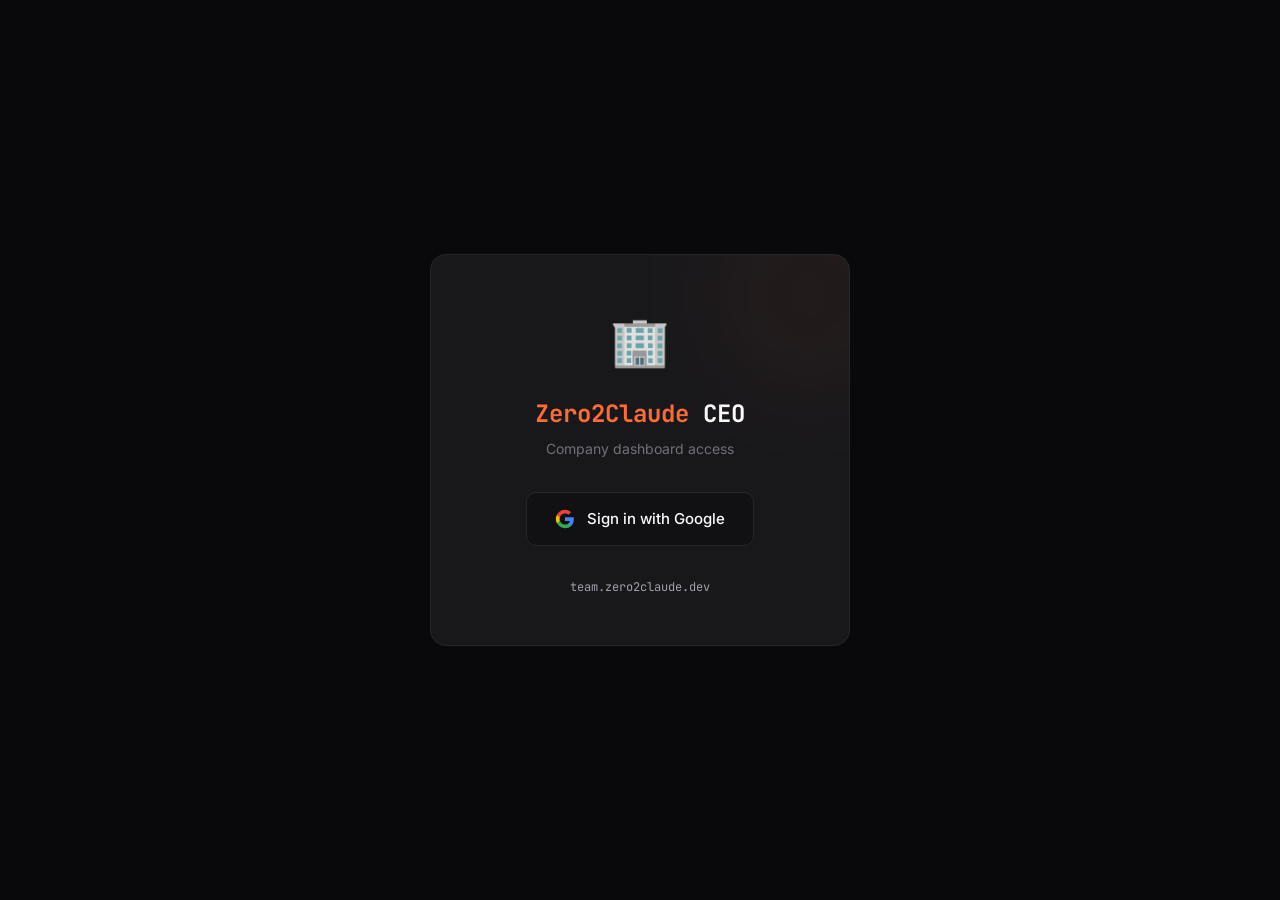
==== admin/index.html @ 19e10ec4 "Add CEO dashboard with Google OAuth login - admin/login.html: Google sign-in restricted to itays@wix" ====
<!DOCTYPE html>
<html lang="en">
<head>
<meta charset="UTF-8">
<meta name="viewport" content="width=device-width, initial-scale=1.0">
<title>CEO Dashboard — Zero2Claude</title>
<link rel="stylesheet" href="../shared/style.css">
<style>
  /* ── Dashboard Layout ── */
  .dash-header {
    display: flex;
    align-items: center;
    gap: 16px;
    margin-bottom: 32px;
    flex-wrap: wrap;
  }
  .dash-title {
    font-family: 'JetBrains Mono', monospace;
    font-size: clamp(20px, 3vw, 28px);
    font-weight: 700;
    flex: 1;
  }
  .dash-title span { color: var(--orange); }
  .dash-user {
    display: flex;
    align-items: center;
    gap: 10px;
    font-size: 13px;
    color: var(--text-muted);
  }
  .dash-user img {
    width: 32px;
    height: 32px;
    border-radius: 50%;
    border: 2px solid var(--border);
  }
  .dash-actions {
    display: flex;
    gap: 8px;
  }
  .btn-sm {
    font-family: 'JetBrains Mono', monospace;
    font-size: 12px;
    padding: 6px 14px;
    border-radius: 8px;
    border: 1px solid var(--border);
    background: var(--card);
    color: var(--text-dim);
    cursor: pointer;
    transition: border-color 0.2s, color 0.2s;
  }
  .btn-sm:hover { border-color: var(--border-light); color: var(--text); }

  /* ── KPI Summary Cards ── */
  .kpi-grid {
    display: grid;
    grid-template-columns: repeat(auto-fill, minmax(160px, 1fr));
    gap: 12px;
    margin-bottom: 24px;
  }
  .kpi-card {
    background: var(--card);
    border: 1px solid var(--border);
    border-radius: 12px;
    padding: 20px;
    text-align: center;
  }
  .kpi-value {
    font-family: 'JetBrains Mono', monospace;
    font-size: 28px;
    font-weight: 700;
    color: var(--orange);
  }
  .kpi-label {
    font-size: 11px;
    color: var(--text-dim);
    margin-top: 4px;
    text-transform: uppercase;
    letter-spacing: 0.5px;
  }
  .kpi-trend {
    font-family: 'JetBrains Mono', monospace;
    font-size: 12px;
    margin-top: 6px;
  }
  .trend-up { color: var(--green); }
  .trend-down { color: var(--red); }
  .trend-flat { color: var(--text-dim); }

  /* ── Panel Grid ── */
  .panel-grid {
    display: grid;
    grid-template-columns: 1fr 1fr;
    gap: 16px;
    margin-bottom: 24px;
  }
  .panel {
    background: var(--card);
    border: 1px solid var(--border);
    border-radius: 12px;
    padding: 24px;
    overflow: hidden;
  }
  .panel-full { grid-column: 1 / -1; }
  .panel-title {
    font-family: 'JetBrains Mono', monospace;
    font-size: 13px;
    color: var(--text-dim);
    text-transform: uppercase;
    letter-spacing: 1px;
    margin-bottom: 16px;
    display: flex;
    align-items: center;
    gap: 8px;
  }
  .panel-count {
    background: var(--orange-glow);
    color: var(--orange);
    font-size: 11px;
    padding: 2px 8px;
    border-radius: 100px;
  }

  /* ── Tables ── */
  .data-table {
    width: 100%;
    border-collapse: collapse;
    font-size: 13px;
  }
  .data-table th {
    text-align: left;
    font-family: 'JetBrains Mono', monospace;
    font-size: 11px;
    color: var(--text-dim);
    text-transform: uppercase;
    letter-spacing: 0.5px;
    padding: 8px 12px;
    border-bottom: 1px solid var(--border);
  }
  .data-table td {
    padding: 10px 12px;
    border-bottom: 1px solid var(--border);
    color: var(--text-muted);
    vertical-align: top;
  }
  .data-table tr:last-child td { border-bottom: none; }
  .data-table tr:hover td { background: var(--surface); }

  /* ── Priority / Severity Badges ── */
  .badge {
    font-family: 'JetBrains Mono', monospace;
    font-size: 10px;
    padding: 2px 8px;
    border-radius: 100px;
    text-transform: uppercase;
    letter-spacing: 0.5px;
    white-space: nowrap;
  }
  .badge-high, .badge-critical { background: rgba(248,113,113,0.15); color: var(--red); border: 1px solid rgba(248,113,113,0.3); }
  .badge-medium { background: rgba(251,191,36,0.15); color: var(--yellow); border: 1px solid rgba(251,191,36,0.3); }
  .badge-low { background: rgba(106,191,105,0.15); color: var(--green); border: 1px solid rgba(106,191,105,0.3); }

  /* ── Service Status ── */
  .svc-grid {
    display: grid;
    grid-template-columns: repeat(auto-fill, minmax(200px, 1fr));
    gap: 10px;
  }
  .svc-card {
    padding: 14px;
    border-radius: 10px;
    border: 1px solid var(--border);
    background: var(--surface);
  }
  .svc-name {
    font-family: 'JetBrains Mono', monospace;
    font-size: 12px;
    font-weight: 600;
    margin-bottom: 4px;
    display: flex;
    align-items: center;
    gap: 6px;
  }
  .svc-dot {
    width: 8px;
    height: 8px;
    border-radius: 50%;
    flex-shrink: 0;
  }
  .svc-dot-green { background: var(--green); }
  .svc-dot-red { background: var(--red); }
  .svc-dot-yellow { background: var(--yellow); }
  .svc-meta {
    font-size: 11px;
    color: var(--text-dim);
  }

  /* ── Label badges for GitHub ── */
  .gh-label {
    font-size: 10px;
    padding: 1px 6px;
    border-radius: 100px;
    font-family: 'JetBrains Mono', monospace;
  }
  .gh-link {
    color: var(--blue);
    text-decoration: none;
  }
  .gh-link:hover { text-decoration: underline; }

  /* ── Loading / Empty ── */
  .loading {
    color: var(--text-dim);
    font-size: 13px;
    font-style: italic;
    padding: 20px 0;
  }
  .empty {
    color: var(--text-dim);
    font-size: 13px;
    padding: 16px 0;
  }
  .empty-check { color: var(--green); }

  /* ── Refresh indicator ── */
  .refresh-bar {
    font-family: 'JetBrains Mono', monospace;
    font-size: 11px;
    color: var(--text-dim);
    text-align: right;
    margin-bottom: 8px;
  }

  /* ── Overdue ── */
  .overdue { color: var(--red); }

  /* ── Responsive ── */
  @media (max-width: 768px) {
    .panel-grid { grid-template-columns: 1fr; }
    .kpi-grid { grid-template-columns: repeat(2, 1fr); }
    .svc-grid { grid-template-columns: 1fr; }
    .data-table { font-size: 12px; }
    .data-table th, .data-table td { padding: 8px 6px; }
  }
</style>
</head>
<body>
<div class="container">
  <!-- Header -->
  <div class="dash-header">
    <div class="dash-title"><span>CEO</span> Dashboard</div>
    <div class="dash-user" id="userInfo"></div>
    <div class="dash-actions">
      <button class="btn-sm" onclick="refreshAll()">Refresh</button>
      <button class="btn-sm" onclick="logout()">Logout</button>
      <a href="../" class="btn-sm" style="text-decoration:none">Team Site</a>
    </div>
  </div>

  <div class="refresh-bar" id="refreshBar"></div>

  <!-- KPI Summary Cards -->
  <div class="kpi-grid" id="kpiCards">
    <div class="kpi-card"><div class="loading">Loading KPIs...</div></div>
  </div>

  <!-- Panels Grid -->
  <div class="panel-grid">
    <!-- KPI Trend -->
    <div class="panel">
      <div class="panel-title">KPI Trend (14d)</div>
      <div id="kpiTrend" style="overflow-x:auto"><div class="loading">Loading...</div></div>
    </div>

    <!-- Render Services -->
    <div class="panel">
      <div class="panel-title">Render Services</div>
      <div id="renderServices"><div class="loading">Loading...</div></div>
    </div>

    <!-- Open Tasks -->
    <div class="panel">
      <div class="panel-title">Open Tasks <span class="panel-count" id="taskCount">0</span></div>
      <div id="tasksPanel"><div class="loading">Loading...</div></div>
    </div>

    <!-- Open Incidents -->
    <div class="panel">
      <div class="panel-title">Open Incidents <span class="panel-count" id="incidentCount">0</span></div>
      <div id="incidentsPanel"><div class="loading">Loading...</div></div>
    </div>

    <!-- GitHub Issues -->
    <div class="panel">
      <div class="panel-title">GitHub Issues <span class="panel-count" id="issueCount">0</span></div>
      <div id="githubPanel"><div class="loading">Loading...</div></div>
    </div>

    <!-- Agent Log -->
    <div class="panel">
      <div class="panel-title">Recent Agent Activity</div>
      <div id="agentLogPanel"><div class="loading">Loading...</div></div>
    </div>
  </div>

  <div class="footer">zero2claude.dev / ceo dashboard</div>
</div>

<script>
const API = 'https://zero2claude-company-api.onrender.com';
const F = (path) => fetch(API + path, { credentials: 'include' }).then(r => {
  if (r.status === 401) { window.location.href = 'login.html'; throw new Error('auth'); }
  if (!r.ok) throw new Error(r.statusText);
  return r.json();
});

// ── Auth Check ──
F('/api/me').then(user => {
  document.getElementById('userInfo').innerHTML = user.picture
    ? `<img src="${user.picture}" alt="">${user.name || user.email}`
    : user.email;
}).catch(() => window.location.href = 'login.html');

function logout() {
  fetch(API + '/auth/logout', { method: 'POST', credentials: 'include' })
    .finally(() => window.location.href = 'login.html');
}

// ── Helpers ──
function badge(level) {
  const l = (level || '').toLowerCase();
  const cls = (l === 'high' || l === 'critical') ? 'badge-high' : l === 'medium' ? 'badge-medium' : 'badge-low';
  return `<span class="badge ${cls}">${level || '?'}</span>`;
}

function timeAgo(dateStr) {
  if (!dateStr) return '';
  const d = new Date(dateStr);
  const now = new Date();
  const diffMs = now - d;
  const mins = Math.floor(diffMs / 60000);
  if (mins < 60) return mins + 'm ago';
  const hrs = Math.floor(mins / 60);
  if (hrs < 24) return hrs + 'h ago';
  const days = Math.floor(hrs / 24);
  return days + 'd ago';
}

function trendArrow(curr, prev) {
  const c = parseFloat(curr), p = parseFloat(prev);
  if (isNaN(c) || isNaN(p)) return '<span class="trend-flat">--</span>';
  if (c > p) return '<span class="trend-up">&#9650; ' + c + '</span>';
  if (c < p) return '<span class="trend-down">&#9660; ' + c + '</span>';
  return '<span class="trend-flat">&#9644; ' + c + '</span>';
}

function isOverdue(due) {
  if (!due) return false;
  return new Date(due) < new Date();
}

function esc(s) {
  const d = document.createElement('div');
  d.textContent = s || '';
  return d.innerHTML;
}

// ── Render Functions ──
function renderKpiCards(data) {
  const el = document.getElementById('kpiCards');
  if (!data.rows || data.rows.length === 0) {
    el.innerHTML = '<div class="kpi-card"><div class="empty">No KPI data yet</div></div>';
    return;
  }
  const latest = data.rows[data.rows.length - 1];
  const prev = data.rows.length > 1 ? data.rows[data.rows.length - 2] : null;

  const metrics = [
    { key: 'activeStudents', label: 'Active Students', icon: '' },
    { key: 'lessonsCompleted', label: 'Lessons (24h)', icon: '' },
    { key: 'newSignups', label: 'Signups (24h)', icon: '' },
    { key: 'errors', label: 'Errors (24h)', icon: '' },
    { key: 'forumPosts', label: 'Forum Posts', icon: '' },
    { key: 'deploys', label: 'Deploys', icon: '' },
    { key: 'apiP95', label: 'API p95', icon: '' },
  ];

  el.innerHTML = metrics.map(m => {
    const val = latest[m.key] || '--';
    const trend = prev ? trendArrow(latest[m.key], prev[m.key]) : '';
    return `<div class="kpi-card">
      <div class="kpi-value">${esc(String(val))}</div>
      <div class="kpi-label">${m.label}</div>
      ${trend ? '<div class="kpi-trend">' + trend + '</div>' : ''}
    </div>`;
  }).join('');
}

function renderKpiTrend(data) {
  const el = document.getElementById('kpiTrend');
  if (!data.rows || data.rows.length === 0) {
    el.innerHTML = '<div class="empty">No trend data</div>';
    return;
  }
  const cols = ['date','activeStudents','lessonsCompleted','newSignups','errors','deploys'];
  const labels = ['Date','Students','Lessons','Signups','Errors','Deploys'];
  el.innerHTML = `<table class="data-table">
    <thead><tr>${labels.map(l => '<th>' + l + '</th>').join('')}</tr></thead>
    <tbody>${data.rows.slice().reverse().map(r =>
      '<tr>' + cols.map(c => '<td>' + esc(r[c] || '--') + '</td>').join('') + '</tr>'
    ).join('')}</tbody>
  </table>`;
}

function renderServices(services) {
  const el = document.getElementById('renderServices');
  if (!services || services.length === 0) {
    el.innerHTML = '<div class="empty">No services found</div>';
    return;
  }
  el.innerHTML = '<div class="svc-grid">' + services.map(s => {
    const dotCls = s.status === 'error' ? 'svc-dot-red' : s.status === 'suspended' ? 'svc-dot-yellow' : 'svc-dot-green';
    const deploy = s.lastDeploy
      ? `${s.lastDeploy.status} &middot; ${timeAgo(s.lastDeploy.finishedAt)}`
      : 'No deploys';
    return `<div class="svc-card">
      <div class="svc-name"><span class="svc-dot ${dotCls}"></span>${esc(s.label)}</div>
      <div class="svc-meta">${s.plan} &middot; ${deploy}</div>
    </div>`;
  }).join('') + '</div>';
}

function renderTasks(tasks) {
  const el = document.getElementById('tasksPanel');
  const countEl = document.getElementById('taskCount');
  const open = tasks.filter(t => t.status.toLowerCase() !== 'done');
  countEl.textContent = open.length;
  if (open.length === 0) {
    el.innerHTML = '<div class="empty"><span class="empty-check">&#10003;</span> All tasks complete</div>';
    return;
  }
  el.innerHTML = `<table class="data-table">
    <thead><tr><th>Pri</th><th>Task</th><th>Owner</th><th>Due</th></tr></thead>
    <tbody>${open.map(t => {
      const dueClass = isOverdue(t.due) && t.status.toLowerCase() !== 'done' ? ' class="overdue"' : '';
      return `<tr>
        <td>${badge(t.priority)}</td>
        <td>${esc(t.task)}</td>
        <td style="font-family:'JetBrains Mono',monospace;font-size:11px">${esc(t.owner)}</td>
        <td${dueClass}>${esc(t.due || '--')}</td>
      </tr>`;
    }).join('')}</tbody>
  </table>`;
}

function renderIncidents(incidents) {
  const el = document.getElementById('incidentsPanel');
  const countEl = document.getElementById('incidentCount');
  const open = incidents.filter(i => i.status.toLowerCase() !== 'resolved');
  countEl.textContent = open.length;
  if (open.length === 0) {
    el.innerHTML = '<div class="empty"><span class="empty-check">&#10003;</span> All clear</div>';
    return;
  }
  el.innerHTML = `<table class="data-table">
    <thead><tr><th>Sev</th><th>Description</th><th>Date</th><th>Issue</th></tr></thead>
    <tbody>${open.map(i => `<tr>
      <td>${badge(i.severity)}</td>
      <td>${esc(i.description)}</td>
      <td>${esc(i.date)}</td>
      <td>${i.issue ? esc(i.issue) : '--'}</td>
    </tr>`).join('')}</tbody>
  </table>`;
}

function renderGithub(issues) {
  const el = document.getElementById('githubPanel');
  const countEl = document.getElementById('issueCount');
  countEl.textContent = issues.length;
  if (issues.length === 0) {
    el.innerHTML = '<div class="empty"><span class="empty-check">&#10003;</span> No open issues</div>';
    return;
  }
  el.innerHTML = `<table class="data-table">
    <thead><tr><th>#</th><th>Title</th><th>Labels</th><th>Age</th></tr></thead>
    <tbody>${issues.map(i => `<tr>
      <td><a href="${esc(i.url)}" target="_blank" class="gh-link">#${i.number}</a></td>
      <td>${esc(i.title)}</td>
      <td>${i.labels.map(l => `<span class="gh-label" style="background:#${l.color}22;color:#${l.color};border:1px solid #${l.color}44">${esc(l.name)}</span>`).join(' ')}</td>
      <td>${timeAgo(i.createdAt)}</td>
    </tr>`).join('')}</tbody>
  </table>`;
}

function renderAgentLog(logs) {
  const el = document.getElementById('agentLogPanel');
  if (!logs || logs.length === 0) {
    el.innerHTML = '<div class="empty">No agent activity yet</div>';
    return;
  }
  el.innerHTML = `<table class="data-table">
    <thead><tr><th>Time</th><th>Agent</th><th>Action</th><th>Result</th></tr></thead>
    <tbody>${logs.map(l => `<tr>
      <td style="white-space:nowrap">${esc(l.timestamp)}</td>
      <td style="font-family:'JetBrains Mono',monospace;font-size:11px">${esc(l.agent)}</td>
      <td>${esc(l.action)}</td>
      <td>${esc(l.result)}</td>
    </tr>`).join('')}</tbody>
  </table>`;
}

// ── Data Fetching ──
async function refreshAll() {
  const bar = document.getElementById('refreshBar');
  bar.textContent = 'Refreshing...';

  const results = await Promise.allSettled([
    F('/api/kpis?days=14'),
    F('/api/tasks'),
    F('/api/incidents'),
    F('/api/github/issues'),
    F('/api/render/services'),
    F('/api/agent-log?limit=20'),
  ]);

  const [kpis, tasks, incidents, github, render, agentLog] = results;

  if (kpis.status === 'fulfilled') {
    renderKpiCards(kpis.value);
    renderKpiTrend(kpis.value);
  }
  if (tasks.status === 'fulfilled') renderTasks(tasks.value);
  if (incidents.status === 'fulfilled') renderIncidents(incidents.value);
  if (github.status === 'fulfilled') renderGithub(github.value);
  if (render.status === 'fulfilled') renderServices(render.value);
  if (agentLog.status === 'fulfilled') renderAgentLog(agentLog.value);

  bar.textContent = 'Last updated: ' + new Date().toLocaleTimeString();
}

// Initial load + auto-refresh every 5 minutes
refreshAll();
setInterval(refreshAll, 5 * 60 * 1000);
</script>
</body>
</html>
---- shared/style.css ----
@import url('https://fonts.googleapis.com/css2?family=JetBrains+Mono:wght@400;600;700&family=Inter:wght@400;500;600;700&display=swap');

* { margin: 0; padding: 0; box-sizing: border-box; }

:root {
  --void: #09090B;
  --surface: #111113;
  --card: #18181B;
  --card-hover: #1E1E22;
  --border: #27272A;
  --border-light: #3F3F46;
  --text: #FAFAFA;
  --text-muted: #A1A1AA;
  --text-dim: #71717A;
  --orange: #FF6B35;
  --orange-glow: rgba(255, 107, 53, 0.15);
  --green: #6ABF69;
  --blue: #60A5FA;
  --purple: #A78BFA;
  --pink: #F472B6;
  --yellow: #FBBF24;
  --cyan: #22D3EE;
  --red: #F87171;
}

[data-theme="light"] {
  --void: #F8F8FA;
  --surface: #FFFFFF;
  --card: #FFFFFF;
  --card-hover: #F4F4F5;
  --border: #E4E4E7;
  --border-light: #D4D4D8;
  --text: #18181B;
  --text-muted: #52525B;
  --text-dim: #71717A;
  --orange: #E55A2B;
  --orange-glow: rgba(229, 90, 43, 0.1);
  --green: #16A34A;
  --blue: #3B82F6;
  --purple: #8B5CF6;
  --pink: #EC4899;
  --yellow: #CA8A04;
  --cyan: #0891B2;
  --red: #DC2626;
}

body {
  background: var(--void);
  color: var(--text);
  font-family: 'Inter', system-ui, sans-serif;
  line-height: 1.6;
  min-height: 100vh;
}

a { color: inherit; text-decoration: none; }

.container {
  max-width: 1400px;
  margin: 0 auto;
  padding: 40px 24px 80px;
}

/* ── Back Link ── */
.back-link {
  display: inline-flex;
  align-items: center;
  gap: 8px;
  font-family: 'JetBrains Mono', monospace;
  font-size: 13px;
  color: var(--text-dim);
  margin-bottom: 32px;
  padding: 6px 14px;
  border-radius: 8px;
  border: 1px solid var(--border);
  background: var(--card);
  transition: border-color 0.2s, color 0.2s;
}

.back-link:hover {
  border-color: var(--border-light);
  color: var(--text-muted);
}

/* ── Department Header ── */
.dept-header {
  display: flex;
  align-items: center;
  gap: 16px;
  margin-bottom: 12px;
}

.dept-icon {
  width: 56px;
  height: 56px;
  border-radius: 14px;
  display: flex;
  align-items: center;
  justify-content: center;
  font-size: 28px;
  flex-shrink: 0;
}

.dept-title {
  font-family: 'JetBrains Mono', monospace;
  font-size: clamp(24px, 4vw, 36px);
  font-weight: 700;
}

.dept-status {
  margin-left: auto;
  font-size: 12px;
  font-family: 'JetBrains Mono', monospace;
  padding: 6px 16px;
  border-radius: 100px;
  border: 1px solid;
}

.dept-desc {
  font-size: 16px;
  color: var(--text-muted);
  max-width: 700px;
  margin-bottom: 40px;
  line-height: 1.7;
}

/* ── Status Badges ── */
.status-active { color: var(--green); border-color: rgba(106, 191, 105, 0.3); background: rgba(106, 191, 105, 0.08); }
.status-partial { color: var(--yellow); border-color: rgba(251, 191, 36, 0.3); background: rgba(251, 191, 36, 0.08); }
.status-planned { color: var(--text-dim); border-color: var(--border); background: var(--card); }
.status-missing { color: var(--red); border-color: rgba(248, 113, 113, 0.3); background: rgba(248, 113, 113, 0.08); }

/* ── Cards Grid ── */
.cards {
  display: grid;
  grid-template-columns: repeat(auto-fill, minmax(320px, 1fr));
  gap: 16px;
  margin-bottom: 48px;
}

.card {
  background: var(--card);
  border: 1px solid var(--border);
  border-radius: 12px;
  padding: 24px;
  transition: border-color 0.2s, background 0.2s;
  position: relative;
  overflow: hidden;
}

.card:hover {
  border-color: var(--border-light);
  background: var(--card-hover);
}

.card-header {
  display: flex;
  align-items: center;
  gap: 10px;
  margin-bottom: 12px;
}

.card-emoji { font-size: 24px; }

.card-name {
  font-family: 'JetBrains Mono', monospace;
  font-size: 15px;
  font-weight: 600;
}

.card-badge {
  margin-left: auto;
  font-size: 10px;
  font-family: 'JetBrains Mono', monospace;
  padding: 2px 8px;
  border-radius: 100px;
  text-transform: uppercase;
  letter-spacing: 0.5px;
}

.badge-ai { background: var(--orange-glow); color: var(--orange); border: 1px solid rgba(255, 107, 53, 0.3); }
.badge-auto { background: rgba(106, 191, 105, 0.1); color: var(--green); border: 1px solid rgba(106, 191, 105, 0.3); }
.badge-manual { background: rgba(161, 161, 170, 0.1); color: var(--text-dim); border: 1px solid var(--border); }
.badge-todo { background: rgba(248, 113, 113, 0.1); color: var(--red); border: 1px solid rgba(248, 113, 113, 0.3); }

.card-desc {
  font-size: 13px;
  color: var(--text-muted);
  line-height: 1.6;
  margin-bottom: 14px;
}

.card-stack {
  display: flex;
  flex-wrap: wrap;
  gap: 6px;
}

.chip {
  font-family: 'JetBrains Mono', monospace;
  font-size: 11px;
  padding: 2px 8px;
  border-radius: 4px;
  background: var(--surface);
  color: var(--text-dim);
  border: 1px solid var(--border);
}

/* ── Section Divider ── */
.section-label {
  font-family: 'JetBrains Mono', monospace;
  font-size: 13px;
  color: var(--text-dim);
  letter-spacing: 1.5px;
  text-transform: uppercase;
  margin-bottom: 16px;
  padding-bottom: 8px;
  border-bottom: 1px solid var(--border);
}

/* ── Roadmap ── */
.roadmap {
  margin-top: 48px;
  padding: 32px;
  background: var(--surface);
  border: 1px solid var(--border);
  border-radius: 16px;
}

.roadmap-title {
  font-family: 'JetBrains Mono', monospace;
  font-size: 18px;
  font-weight: 600;
  margin-bottom: 8px;
}

.roadmap-desc {
  font-size: 14px;
  color: var(--text-dim);
  line-height: 1.6;
}

/* ── Footer ── */
.footer {
  text-align: center;
  margin-top: 60px;
  padding-top: 24px;
  border-top: 1px solid var(--border);
  color: var(--text-dim);
  font-size: 13px;
  font-family: 'JetBrains Mono', monospace;
}

/* ── Responsive ── */
@media (max-width: 640px) {
  .container { padding: 24px 16px 60px; }
  .cards { grid-template-columns: 1fr; }
  .dept-header { flex-wrap: wrap; }
  .dept-status { margin-left: 0; }
}
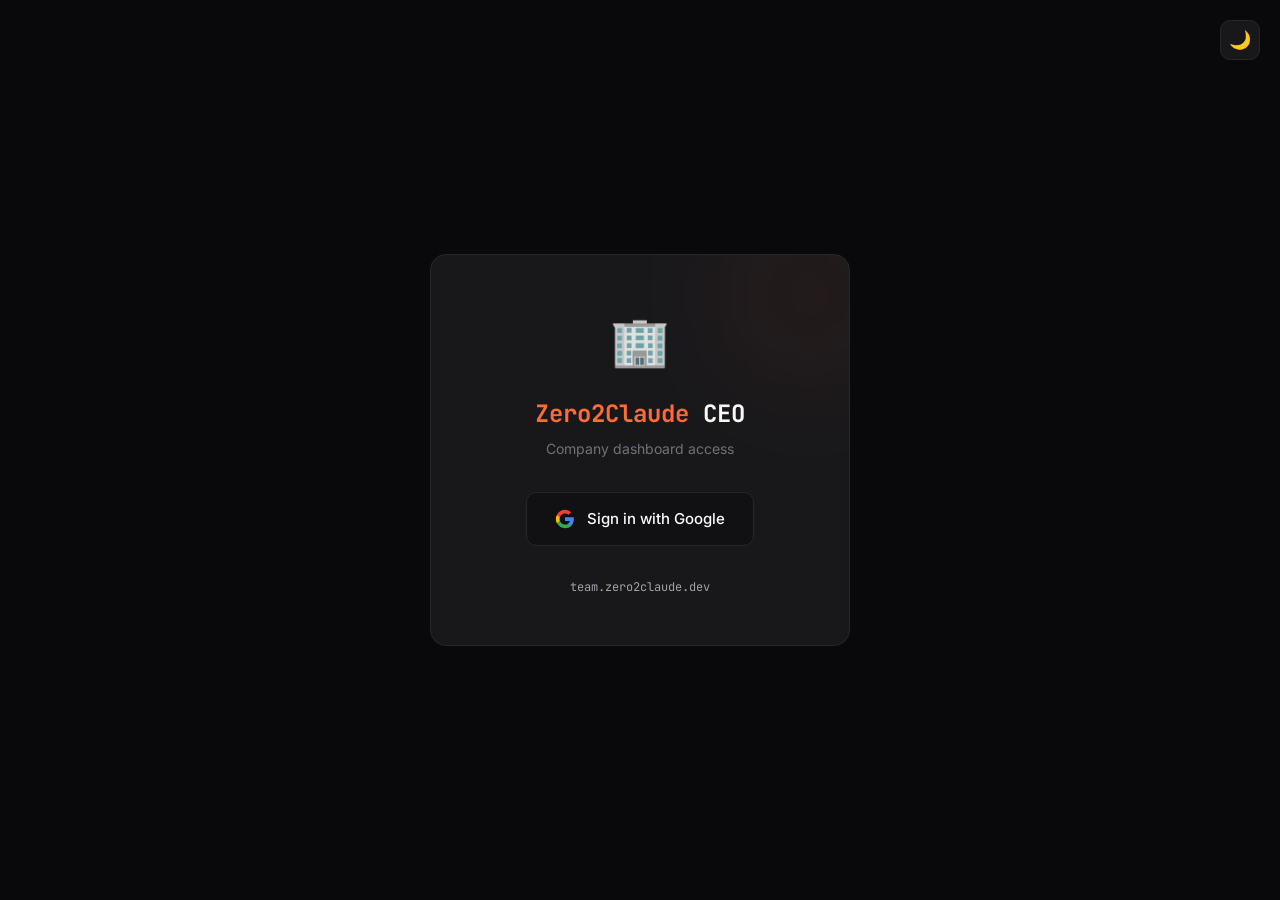
==== commit 6cb90dea: "Add light/dark mode toggle to CEO admin dashboard Both login.html and index.html now have a fixed-po" ====
--- a/admin/index.html
+++ b/admin/index.html
@@ -234,6 +234,30 @@
   /* ── Overdue ── */
   .overdue { color: var(--red); }
 
+  /* ── Theme Toggle ── */
+  .theme-toggle {
+    position: fixed;
+    top: 20px;
+    right: 20px;
+    width: 40px;
+    height: 40px;
+    border-radius: 10px;
+    border: 1px solid var(--border);
+    background: var(--card);
+    color: var(--text-muted);
+    font-size: 18px;
+    cursor: pointer;
+    display: flex;
+    align-items: center;
+    justify-content: center;
+    transition: border-color 0.2s, background 0.2s;
+    z-index: 100;
+  }
+  .theme-toggle:hover {
+    border-color: var(--border-light);
+    background: var(--card-hover);
+  }
+
   /* ── Responsive ── */
   @media (max-width: 768px) {
     .panel-grid { grid-template-columns: 1fr; }
@@ -241,10 +265,12 @@
     .svc-grid { grid-template-columns: 1fr; }
     .data-table { font-size: 12px; }
     .data-table th, .data-table td { padding: 8px 6px; }
+    .theme-toggle { top: 12px; right: 12px; width: 36px; height: 36px; font-size: 16px; }
   }
 </style>
 </head>
 <body>
+<button class="theme-toggle" id="themeToggle" title="Toggle light/dark mode"></button>
 <div class="container">
   <!-- Header -->
   <div class="dash-header">
@@ -307,6 +333,28 @@
 </div>
 
 <script>
+// Theme toggle (shared localStorage key with main site)
+const toggle = document.getElementById('themeToggle');
+const savedTheme = localStorage.getItem('theme');
+if (savedTheme === 'light') {
+  document.documentElement.setAttribute('data-theme', 'light');
+  toggle.textContent = '\u2600\uFE0F';
+} else {
+  toggle.textContent = '\uD83C\uDF19';
+}
+toggle.addEventListener('click', () => {
+  const isLight = document.documentElement.getAttribute('data-theme') === 'light';
+  if (isLight) {
+    document.documentElement.removeAttribute('data-theme');
+    toggle.textContent = '\uD83C\uDF19';
+    localStorage.setItem('theme', 'dark');
+  } else {
+    document.documentElement.setAttribute('data-theme', 'light');
+    toggle.textContent = '\u2600\uFE0F';
+    localStorage.setItem('theme', 'light');
+  }
+});
+
 const API = 'https://zero2claude-company-api.onrender.com';
 const F = (path) => fetch(API + path, { credentials: 'include' }).then(r => {
   if (r.status === 401) { window.location.href = 'login.html'; throw new Error('auth'); }
